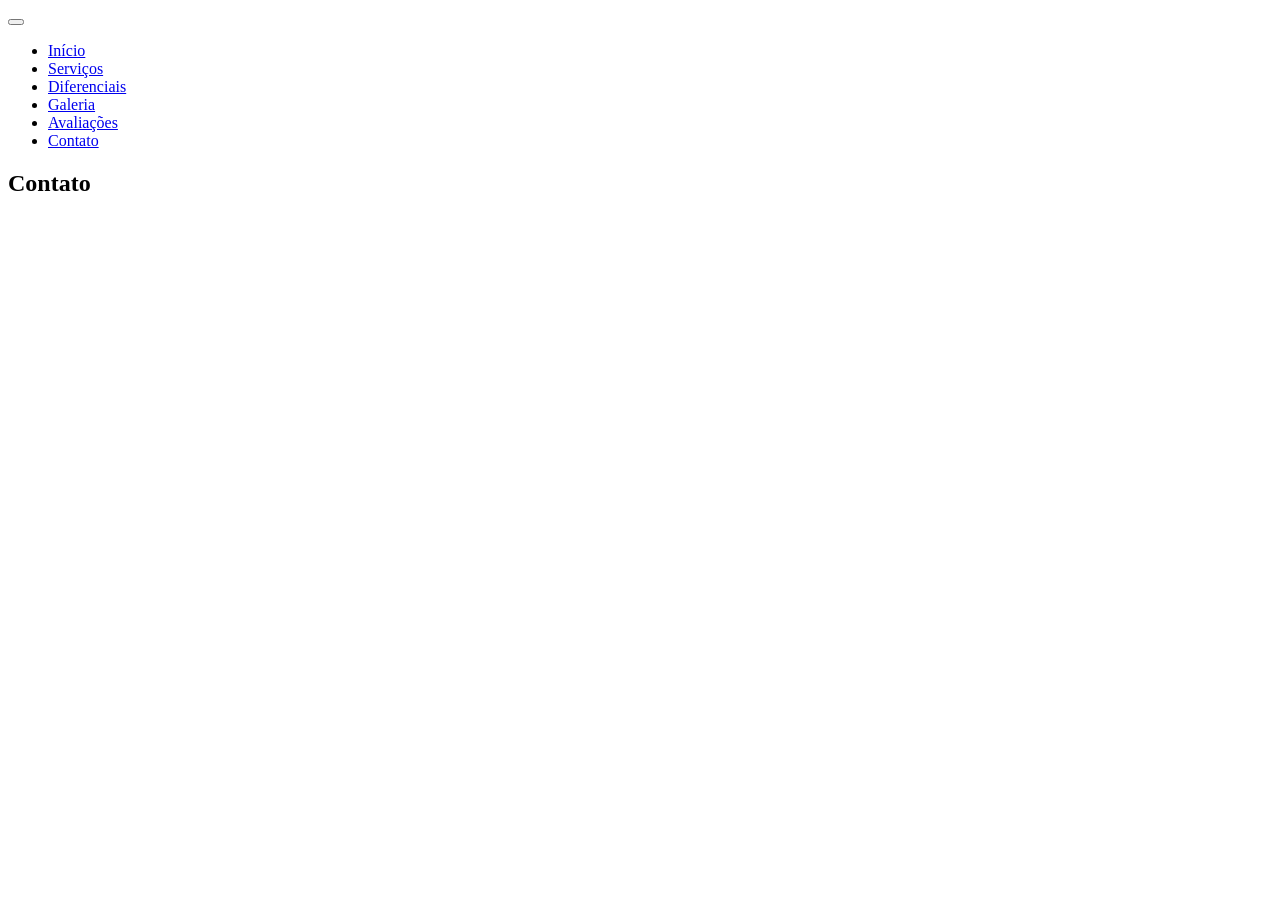
==== pop/index.html @ eb607ef6 "Add POP demo page" ====
<!DOCTYPE html>
<html lang="pt-BR">
<head>
    <meta charset="UTF-8">
    <meta name="viewport" content="width=device-width, initial-scale=1.0">
    <title id="meta-title">POP | Papelaria e Cafeteria em Osvaldo Cruz</title>
    <meta name="description" id="meta-description" content="Papelaria e cafeteria em Osvaldo Cruz. Conheça a POP e fale com nossa equipe.">
    <meta property="og:type" content="website">
    <meta property="og:title" id="og-title" content="POP | Papelaria e Cafeteria em Osvaldo Cruz">
    <meta property="og:description" id="og-description" content="Papelaria e cafeteria em Osvaldo Cruz. Conheça a POP e fale com nossa equipe.">
    <meta property="og:image" id="og-image" content="">
    <meta property="og:url" id="og-url" content="">
    <link rel="stylesheet" href="style.css">
</head>
<body>
    <header class="header">
        <div class="header-container">
            <a href="#" class="logo-link">
                <img id="header-logo" src="" alt="Logotipo" style="display:none;">
                <span id="company-name" class="company-name"></span>
            </a>
            <button type="button" id="mobile-menu-btn" class="mobile-menu-btn" aria-expanded="false" aria-controls="main-menu" aria-label="Abrir menu">
                <span class="hamburger"></span>
            </button>
            <nav id="main-menu" class="main-menu">
                <ul class="menu-list">
                    <li><a href="#hero">Início</a></li>
                    <li><a href="#servicos">Serviços</a></li>
                    <li><a href="#diferenciais">Diferenciais</a></li>
                    <li><a href="#galeria">Galeria</a></li>
                    <li><a href="#avaliacoes">Avaliações</a></li>
                    <li><a href="#contato">Contato</a></li>
                </ul>
            </nav>
        </div>
    </header>
    <main>
        <section id="hero" class="hero-section">
            <div class="hero-content">
                <h1 id="hero-title"></h1>
                <p id="hero-text"></p>
                <a id="hero-cta" href="#" class="btn-primary hero-cta" target="_blank" rel="noopener noreferrer" style="display:none;"></a>
            </div>
            <div class="hero-image-container">
                <img id="hero-img" src="" alt="Imagem Principal" style="display:none;">
            </div>
        </section>
        <section id="servicos" class="servicos-section" style="display:none;">
            <div class="container"><h2>Nossos Serviços</h2><div id="servicos-grid" class="servicos-grid"></div></div>
        </section>
        <section id="diferenciais" class="diferenciais-section" style="display:none;">
            <div class="container"><h2>Por que nos escolher?</h2><div id="diferenciais-grid" class="diferenciais-grid"></div></div>
        </section>
        <section id="galeria" class="galeria-section" style="display:none;">
            <div class="container"><h2>Galeria</h2><div id="galeria-grid" class="galeria-grid"></div></div>
        </section>
        <section id="avaliacoes" class="avaliacoes-section" style="display:none;">
            <div class="container"><h2>O que dizem nossos clientes</h2><div id="avaliacoes-grid" class="avaliacoes-grid"></div></div>
        </section>
        <section id="contato" class="contato-section">
            <div class="container">
                <h2>Contato</h2>
                <div class="contato-info">
                    <p id="endereco-container" style="display:none;"><strong class="contato-label">Endereço:</strong> <span id="endereco-text"></span></p>
                    <p id="telefone-container" style="display:none;"><strong class="contato-label">Telefone:</strong> <a id="telefone-link" href="#"></a></p>
                    <p id="whatsapp-container" style="display:none;"><strong class="contato-label">WhatsApp:</strong> <a id="whatsapp-link" href="#" target="_blank" rel="noopener noreferrer"></a></p>
                </div>
                <div id="redes-sociais-container" class="redes-sociais-container"></div>
                <div id="mapa-container" class="mapa-container"></div>
            </div>
        </section>
    </main>
    <footer class="footer"><div class="container"><p id="footer-text"></p></div></footer>
    <script src="script.js"></script>
</body>
</html>
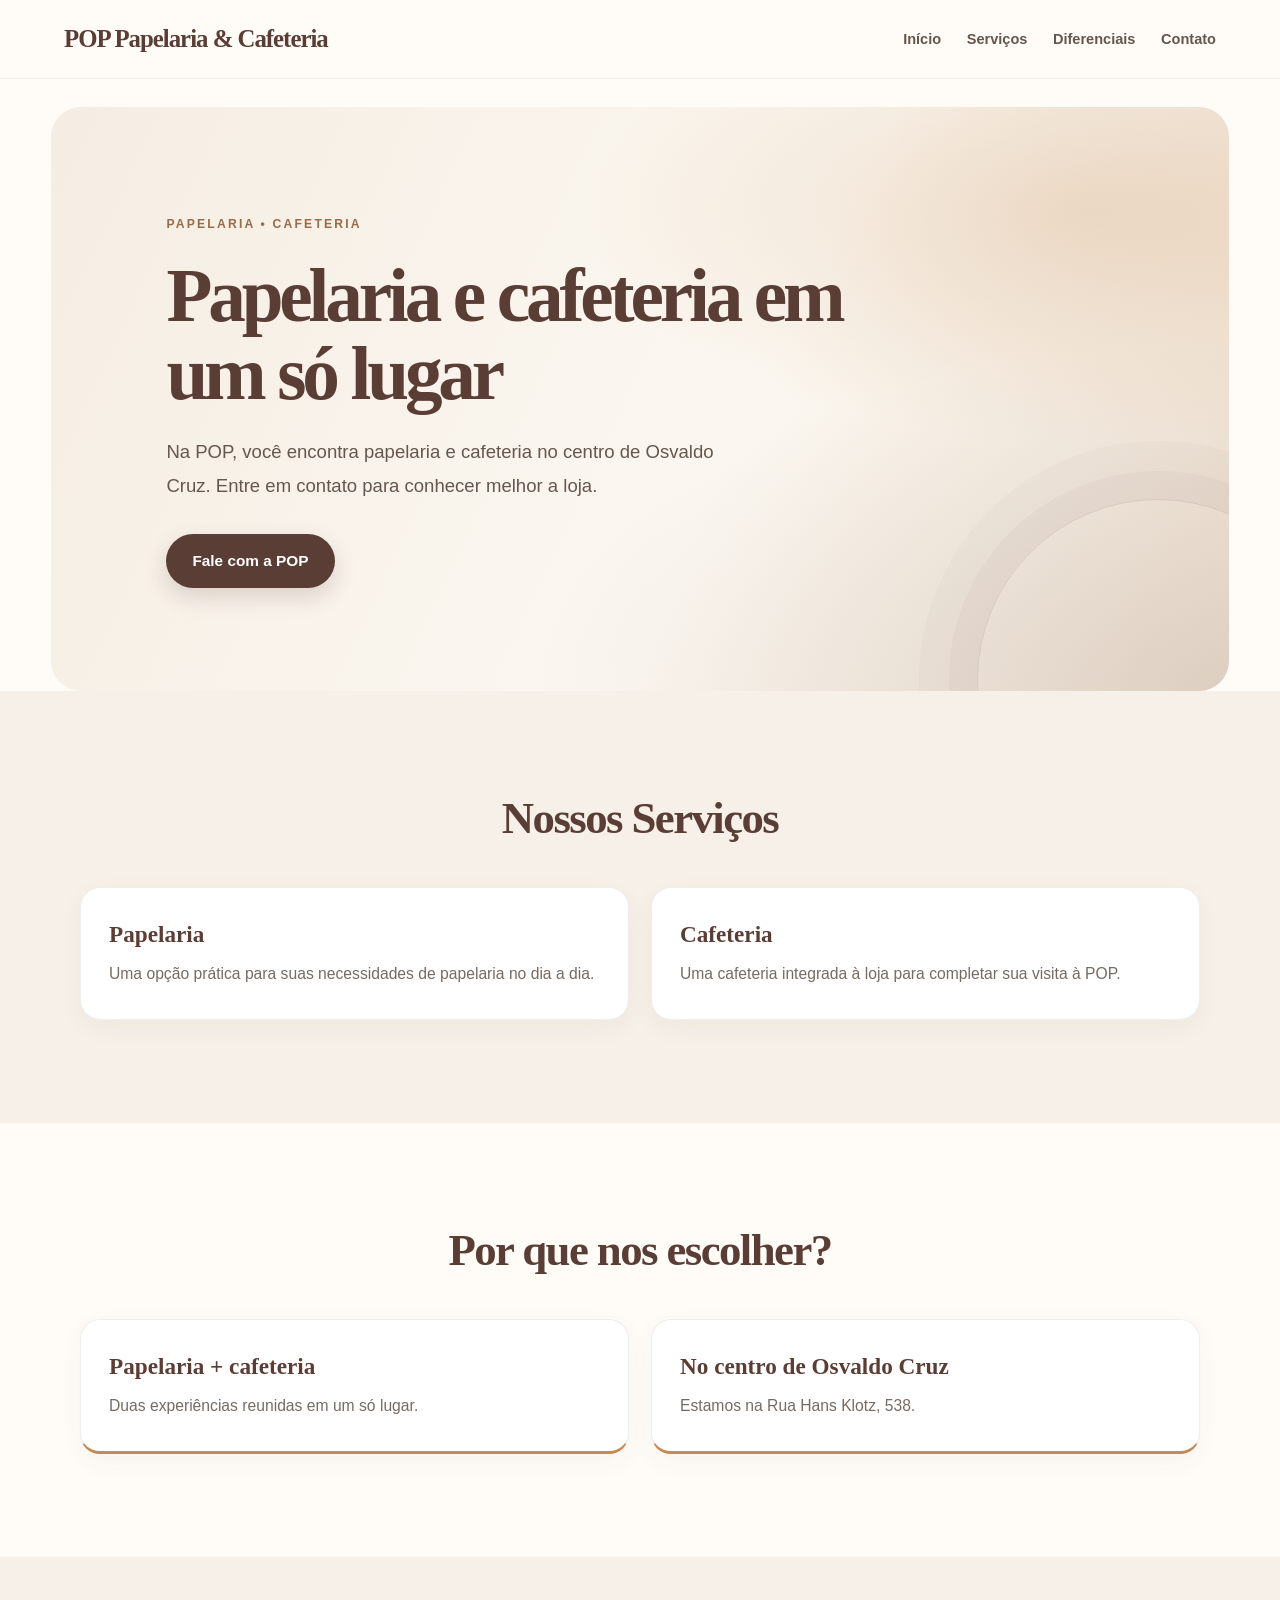
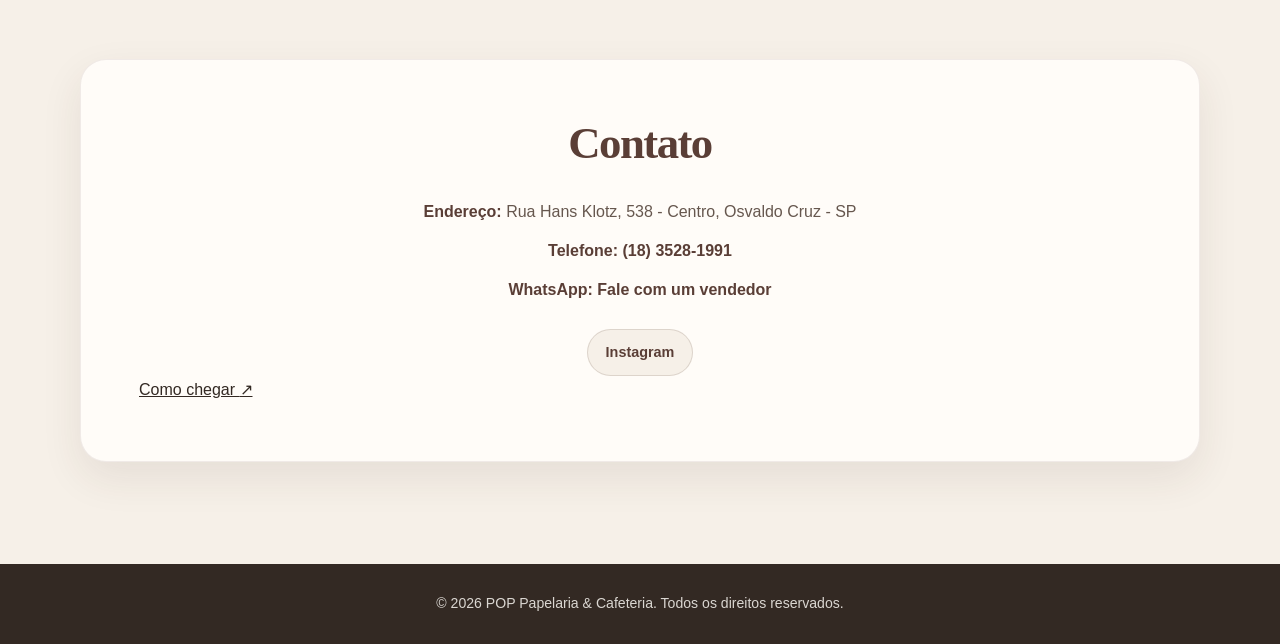
==== commit 521508eb: "Add accessible Google Maps directions link" ====
--- a/pop/index.html
+++ b/pop/index.html
@@ -66,7 +66,7 @@
                     <p id="whatsapp-container" style="display:none;"><strong class="contato-label">WhatsApp:</strong> <a id="whatsapp-link" href="#" target="_blank" rel="noopener noreferrer"></a></p>
                 </div>
                 <div id="redes-sociais-container" class="redes-sociais-container"></div>
-                <div id="mapa-container" class="mapa-container"></div>
+                <div id="mapa-link-container" class="mapa-link-container"><a id="mapa-link" class="mapa-link" href="#" target="_blank" rel="noopener noreferrer" aria-label="Ver localização da POP no Google Maps">Como chegar <span aria-hidden="true">↗</span></a></div>
             </div>
         </section>
     </main>
--- a/pop/style.css
+++ b/pop/style.css
@@ -0,0 +1,92 @@
+:root {
+    --primary-color: #5A3E36;
+    --secondary-color: #F6F0E8;
+    --text-color: #332923;
+    --bg-color: #FFFCF8;
+    --muted-color: #766B63;
+    --accent-color: #C58A55;
+    --font-family: 'Segoe UI', Tahoma, Geneva, Verdana, sans-serif;
+    --heading-font: Georgia, 'Times New Roman', serif;
+    --shadow-soft: 0 16px 42px rgba(62, 43, 34, .09);
+}
+* { margin: 0; padding: 0; box-sizing: border-box; }
+html { scroll-behavior: smooth; scroll-padding-top: 90px; }
+body { font-family: var(--font-family); color: var(--text-color); background: var(--bg-color); line-height: 1.7; -webkit-font-smoothing: antialiased; }
+a { color: inherit; }
+button, a { -webkit-tap-highlight-color: transparent; }
+a:focus-visible, button:focus-visible { outline: 3px solid var(--accent-color); outline-offset: 4px; }
+.container { width: min(90%, 1120px); margin-inline: auto; }
+.header { position: sticky; top: 0; z-index: 1000; background: rgba(255, 252, 248, .94); border-bottom: 1px solid rgba(90, 62, 54, .09); backdrop-filter: blur(14px); }
+.header-container { width: min(90%, 1200px); min-height: 78px; margin-inline: auto; display: flex; align-items: center; justify-content: space-between; gap: 24px; }
+.logo-link { display: inline-flex; align-items: center; gap: 12px; color: var(--primary-color); text-decoration: none; font-family: var(--heading-font); font-size: 1.55rem; font-weight: 700; letter-spacing: -.04em; }
+#header-logo { max-height: 48px; max-width: 150px; object-fit: contain; }
+.menu-list { display: flex; align-items: center; gap: clamp(14px, 2vw, 28px); list-style: none; }
+.menu-list a { color: #65564D; text-decoration: none; font-size: .91rem; font-weight: 600; transition: color .2s ease; }
+.menu-list a:hover { color: var(--accent-color); }
+.mobile-menu-btn { display: none; width: 44px; height: 44px; border: 1px solid rgba(90, 62, 54, .16); border-radius: 12px; background: transparent; cursor: pointer; }
+.hamburger, .hamburger::before, .hamburger::after { display: block; width: 21px; height: 2px; background: var(--primary-color); position: relative; transition: transform .25s ease, top .25s ease, background .25s ease; }
+.hamburger { margin: auto; }
+.hamburger::before, .hamburger::after { content: ''; position: absolute; left: 0; }
+.hamburger::before { top: -7px; }
+.hamburger::after { top: 7px; }
+.mobile-menu-btn[aria-expanded="true"] .hamburger { background: transparent; }
+.mobile-menu-btn[aria-expanded="true"] .hamburger::before { top: 0; transform: rotate(45deg); }
+.mobile-menu-btn[aria-expanded="true"] .hamburger::after { top: 0; transform: rotate(-45deg); }
+section { padding: clamp(64px, 8vw, 104px) 0; }
+section h2 { max-width: 720px; margin: 0 auto 42px; color: var(--primary-color); font-family: var(--heading-font); font-size: clamp(2rem, 4vw, 2.8rem); font-weight: 600; line-height: 1.15; letter-spacing: -.035em; text-align: center; }
+section:nth-child(even) { background: var(--secondary-color); }
+.hero-section { position: relative; isolation: isolate; overflow: hidden; width: min(92%, 1320px); min-height: 510px; margin: 28px auto 0; padding: clamp(58px, 8vw, 112px) clamp(7%, 9vw, 128px); display: flex; align-items: center; border-radius: 30px; background: radial-gradient(ellipse at 88% 18%, rgba(197, 138, 85, .23), transparent 34%), radial-gradient(ellipse at 100% 100%, rgba(90, 62, 54, .12), transparent 42%), linear-gradient(115deg, #F5EDE3 0%, #FBF7F0 58%, #EFE2D3 100%); }
+.hero-section::after { content: ''; position: absolute; z-index: -1; width: 360px; height: 360px; right: -110px; bottom: -170px; border: 1px solid rgba(90, 62, 54, .13); border-radius: 50%; box-shadow: 0 0 0 28px rgba(90, 62, 54, .035), 0 0 0 58px rgba(90, 62, 54, .025); }
+.hero-content { position: relative; z-index: 1; width: min(100%, 690px); }
+.hero-content::before { content: 'PAPELARIA  •  CAFETERIA'; display: inline-block; margin-bottom: 22px; color: #9A6B48; font-size: .76rem; font-weight: 800; letter-spacing: .18em; }
+.hero-content h1 { max-width: 680px; margin-bottom: 22px; color: var(--primary-color); font-family: var(--heading-font); font-size: clamp(2.65rem, 6vw, 4.7rem); font-weight: 600; line-height: 1.04; letter-spacing: -.055em; }
+.hero-content p { max-width: 560px; margin-bottom: 32px; color: #66574E; font-size: clamp(1.02rem, 1.6vw, 1.16rem); line-height: 1.8; }
+.btn-primary { display: inline-flex; min-height: 54px; align-items: center; justify-content: center; gap: 10px; padding: 14px 26px; border: 0; border-radius: 999px; background: var(--primary-color); box-shadow: 0 9px 22px rgba(90, 62, 54, .18); color: #fff; font-size: .96rem; font-weight: 700; text-decoration: none; transition: transform .2s ease, box-shadow .2s ease, background .2s ease; }
+.btn-primary:hover { transform: translateY(-2px); background: #704D42; box-shadow: 0 13px 28px rgba(90, 62, 54, .22); }
+.hero-image-container { flex: 1; display: flex; justify-content: center; }
+#hero-img { display: block; max-width: 100%; height: auto; border-radius: 24px; box-shadow: var(--shadow-soft); }
+.servicos-section, .diferenciais-section { position: relative; }
+.servicos-grid, .diferenciais-grid, .galeria-grid, .avaliacoes-grid { display: grid; grid-template-columns: repeat(auto-fit, minmax(min(100%, 250px), 1fr)); gap: 22px; }
+.card { min-height: 100%; padding: 32px 28px; border: 1px solid rgba(90, 62, 54, .09); border-radius: 20px; background: #fff; box-shadow: 0 8px 26px rgba(62, 43, 34, .045); text-align: left; transition: transform .22s ease, box-shadow .22s ease, border-color .22s ease; }
+.card:hover { transform: translateY(-5px); border-color: rgba(197, 138, 85, .38); box-shadow: var(--shadow-soft); }
+.service-card h3, .diff-card h3 { margin-bottom: 12px; color: var(--primary-color); font-family: var(--heading-font); font-size: 1.45rem; line-height: 1.25; }
+.card p { color: var(--muted-color); font-size: .98rem; }
+.diff-card { border-bottom: 3px solid var(--accent-color); }
+.gallery-card { min-height: 220px; padding: 0; overflow: hidden; }
+.gallery-card img { display: block; width: 100%; min-height: 220px; height: 100%; object-fit: cover; border-radius: 19px; transition: transform .35s ease; }
+.gallery-card:hover img { transform: scale(1.045); }
+.review-card em { color: #66574E; font-size: .98rem; }
+.review-card strong { display: block; margin-top: 18px; color: var(--primary-color); font-size: .9rem; }
+.contato-section { background: #F5EDE3; }
+.contato-section .container { padding: clamp(30px, 5vw, 58px); border: 1px solid rgba(90, 62, 54, .09); border-radius: 26px; background: #FFFCF8; box-shadow: var(--shadow-soft); }
+.contato-section h2 { margin-bottom: 28px; }
+.contato-info { display: flex; flex-direction: column; align-items: center; gap: 12px; color: #66574E; font-size: 1rem; text-align: center; }
+.contato-label { color: var(--primary-color); }
+.contato-info a { color: var(--primary-color); font-weight: 700; text-decoration: none; }
+.contato-info a:hover { text-decoration: underline; }
+.redes-sociais-container { display: flex; justify-content: center; flex-wrap: wrap; gap: 12px; margin-top: 26px; }
+.redes-sociais-container a { padding: 10px 18px; border: 1px solid rgba(90, 62, 54, .16); border-radius: 999px; background: var(--secondary-color); color: var(--primary-color); font-size: .9rem; font-weight: 700; text-decoration: none; transition: background .2s ease, color .2s ease; }
+.redes-sociais-container a:hover { background: var(--primary-color); color: #fff; }
+.mapa-container { margin-top: 32px; }
+.mapa-container iframe { display: block; width: 100%; height: 340px; border: 0; border-radius: 18px; background: var(--secondary-color); }
+.footer { margin-top: 0; padding: 28px 0; background: #332923; color: rgba(255, 252, 248, .82); font-size: .88rem; text-align: center; }
+.menu-list li[hidden] { display: none !important; }
+.image-fallback { object-fit: contain; background: var(--secondary-color); }
+@media (max-width: 900px) { .header-container { min-height: 72px; } .menu-list { gap: 14px; } .menu-list a { font-size: .84rem; } .hero-section { min-height: 450px; } }
+@media (max-width: 768px) {
+    .header-container { width: 90%; }
+    .mobile-menu-btn { display: inline-flex; align-items: center; justify-content: center; }
+    .main-menu { position: fixed; top: 72px; left: 0; width: 100%; height: calc(100dvh - 72px); padding: 18px 5% 32px; background: var(--bg-color); visibility: hidden; opacity: 0; transform: translateY(-8px); transition: opacity .22s ease, transform .22s ease, visibility .22s ease; overflow-y: auto; }
+    .main-menu.active { visibility: visible; opacity: 1; transform: translateY(0); }
+    .menu-list { width: 100%; flex-direction: column; align-items: stretch; gap: 4px; }
+    .menu-list li { margin: 0; }
+    .menu-list a { display: block; padding: 13px 12px; border-radius: 10px; font-size: 1rem; }
+    .menu-list a:hover { background: var(--secondary-color); }
+    .hero-section { width: 92%; min-height: 430px; margin-top: 16px; padding: 64px 8%; border-radius: 22px; text-align: left; }
+    .hero-content h1 { font-size: clamp(2.55rem, 11vw, 3.65rem); }
+    section { padding: 68px 0; }
+    section h2 { margin-bottom: 30px; }
+    .contato-section .container { padding: 30px 22px; }
+}
+@media (max-width: 420px) { .logo-link { font-size: 1.35rem; } .hero-section { min-height: 400px; padding: 54px 7%; } .hero-content::before { font-size: .66rem; letter-spacing: .14em; } .hero-content h1 { font-size: 2.45rem; } .btn-primary { width: 100%; } }
+@media (prefers-reduced-motion: reduce) { *, *::before, *::after { scroll-behavior: auto !important; transition-duration: .01ms !important; animation-duration: .01ms !important; animation-iteration-count: 1 !important; } }
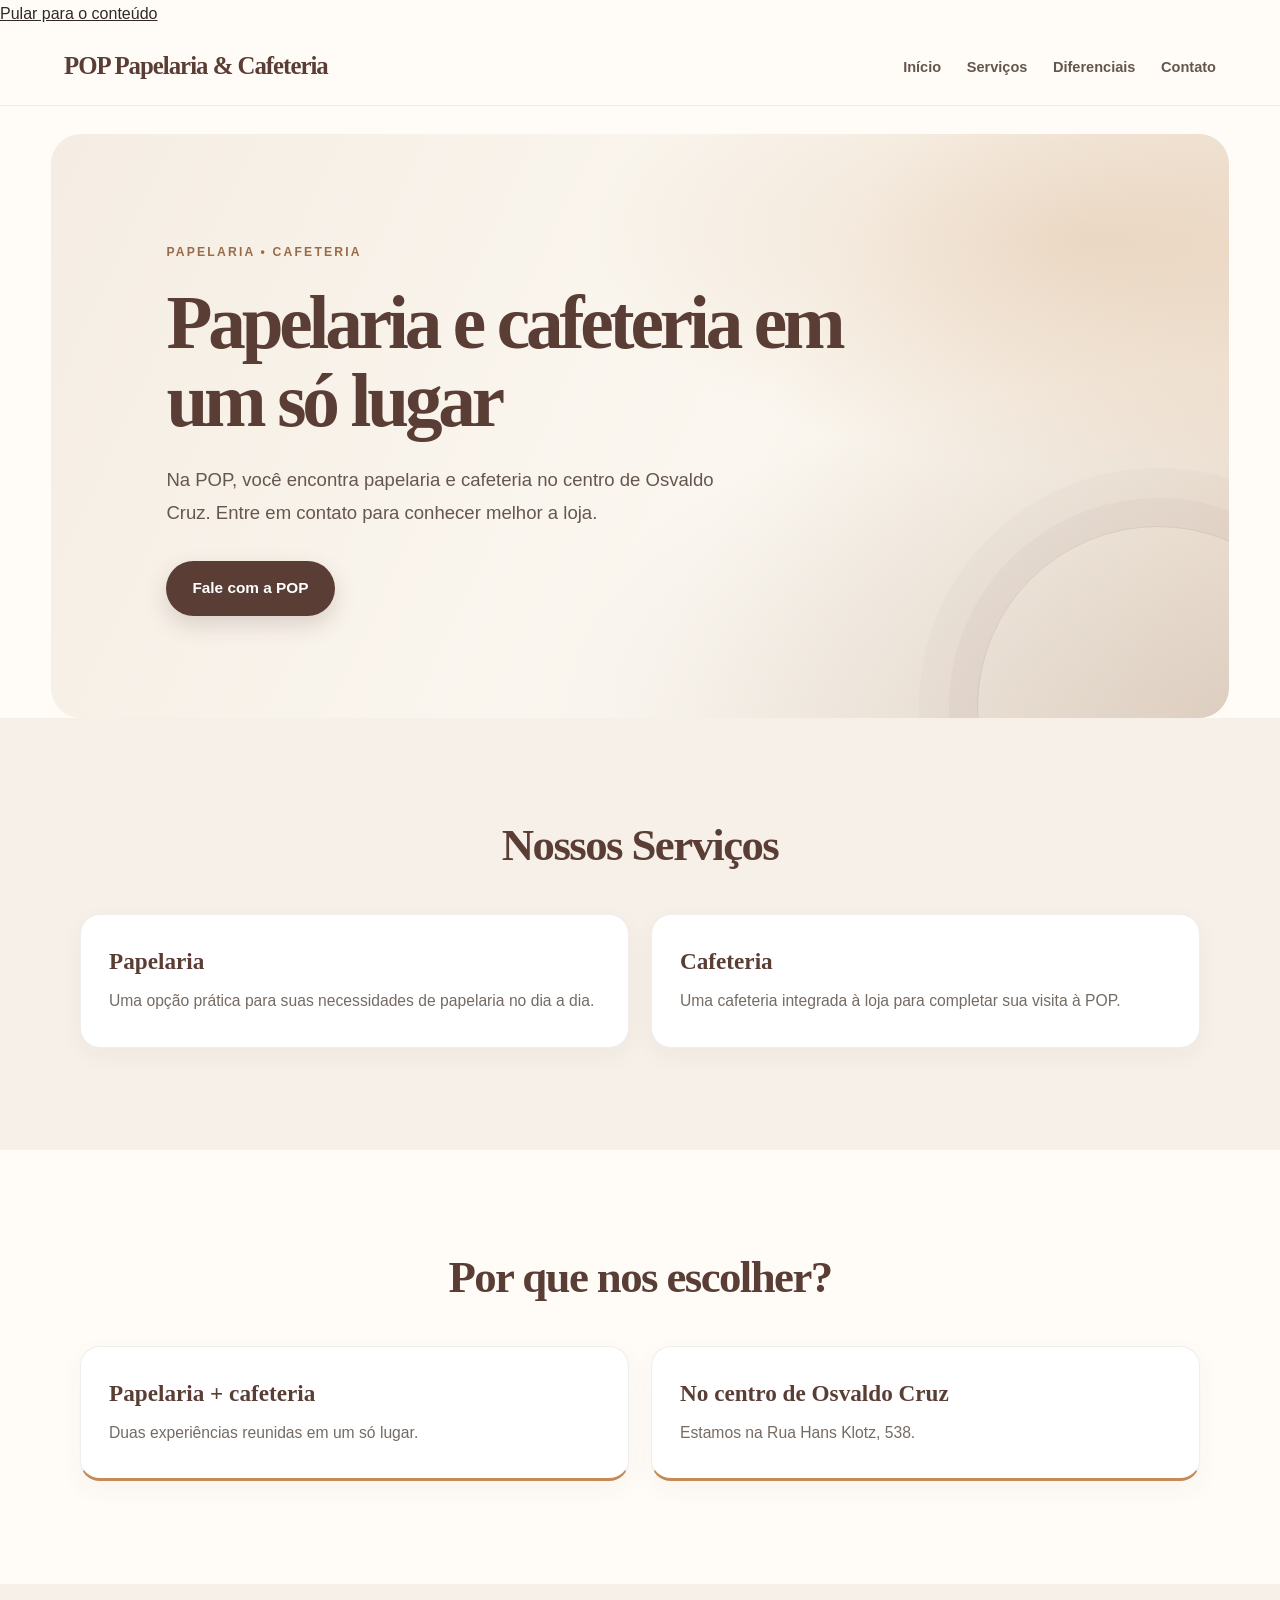
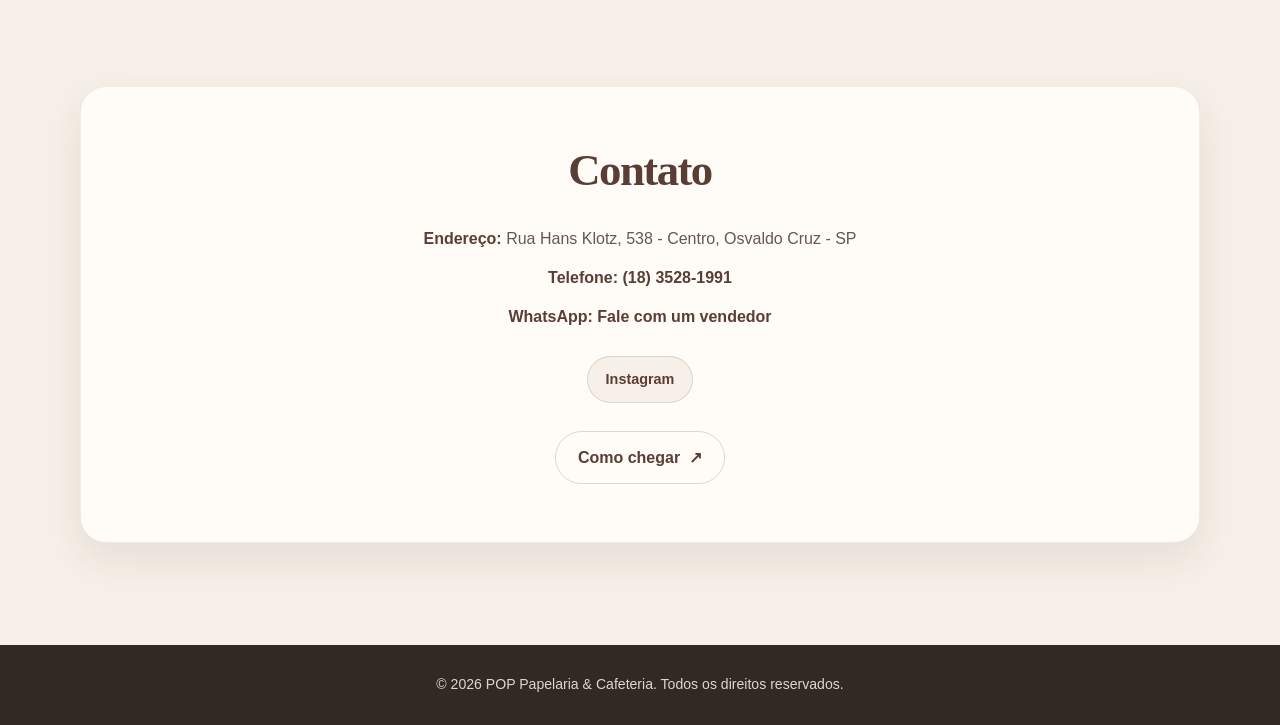
==== commit 3ae03a2b: "Improve POP demo keyboard navigation and metadata" ====
--- a/pop/index.html
+++ b/pop/index.html
@@ -3,6 +3,7 @@
 <head>
     <meta charset="UTF-8">
     <meta name="viewport" content="width=device-width, initial-scale=1.0">
+    <meta name="theme-color" content="#FFFCF8">
     <title id="meta-title">POP | Papelaria e Cafeteria em Osvaldo Cruz</title>
     <meta name="description" id="meta-description" content="Papelaria e cafeteria em Osvaldo Cruz. Conheça a POP e fale com nossa equipe.">
     <meta property="og:type" content="website">
@@ -13,16 +14,17 @@
     <link rel="stylesheet" href="style.css">
 </head>
 <body>
+    <a class="skip-link" href="#main-content">Pular para o conteúdo</a>
     <header class="header">
         <div class="header-container">
             <a href="#" class="logo-link">
-                <img id="header-logo" src="" alt="Logotipo" style="display:none;">
+                <img id="header-logo" src="" alt="Logotipo da POP Papelaria &amp; Cafeteria" style="display:none;">
                 <span id="company-name" class="company-name"></span>
             </a>
             <button type="button" id="mobile-menu-btn" class="mobile-menu-btn" aria-expanded="false" aria-controls="main-menu" aria-label="Abrir menu">
                 <span class="hamburger"></span>
             </button>
-            <nav id="main-menu" class="main-menu">
+            <nav id="main-menu" class="main-menu" aria-label="Navegação principal">
                 <ul class="menu-list">
                     <li><a href="#hero">Início</a></li>
                     <li><a href="#servicos">Serviços</a></li>
@@ -34,7 +36,7 @@
             </nav>
         </div>
     </header>
-    <main>
+    <main id="main-content" tabindex="-1">
         <section id="hero" class="hero-section">
             <div class="hero-content">
                 <h1 id="hero-title"></h1>
--- a/pop/style.css
+++ b/pop/style.css
@@ -89,4 +89,8 @@
     .contato-section .container { padding: 30px 22px; }
 }
 @media (max-width: 420px) { .logo-link { font-size: 1.35rem; } .hero-section { min-height: 400px; padding: 54px 7%; } .hero-content::before { font-size: .66rem; letter-spacing: .14em; } .hero-content h1 { font-size: 2.45rem; } .btn-primary { width: 100%; } }
-@media (prefers-reduced-motion: reduce) { *, *::before, *::after { scroll-behavior: auto !important; transition-duration: .01ms !important; animation-duration: .01ms !important; animation-iteration-count: 1 !important; } }+@media (prefers-reduced-motion: reduce) { *, *::before, *::after { scroll-behavior: auto !important; transition-duration: .01ms !important; animation-duration: .01ms !important; animation-iteration-count: 1 !important; } }
+/* Link externo para abrir a localização sem carregar um mapa pesado na página. */
+.mapa-link-container { display: flex; justify-content: center; margin-top: 28px; }
+.mapa-link { display: inline-flex; min-height: 48px; align-items: center; justify-content: center; gap: 9px; padding: 12px 22px; border: 1px solid rgba(90, 62, 54, .2); border-radius: 999px; color: var(--primary-color); font-weight: 700; text-decoration: none; transition: background .2s ease, color .2s ease, transform .2s ease; }
+.mapa-link:hover { transform: translateY(-2px); background: var(--primary-color); color: #fff; }
